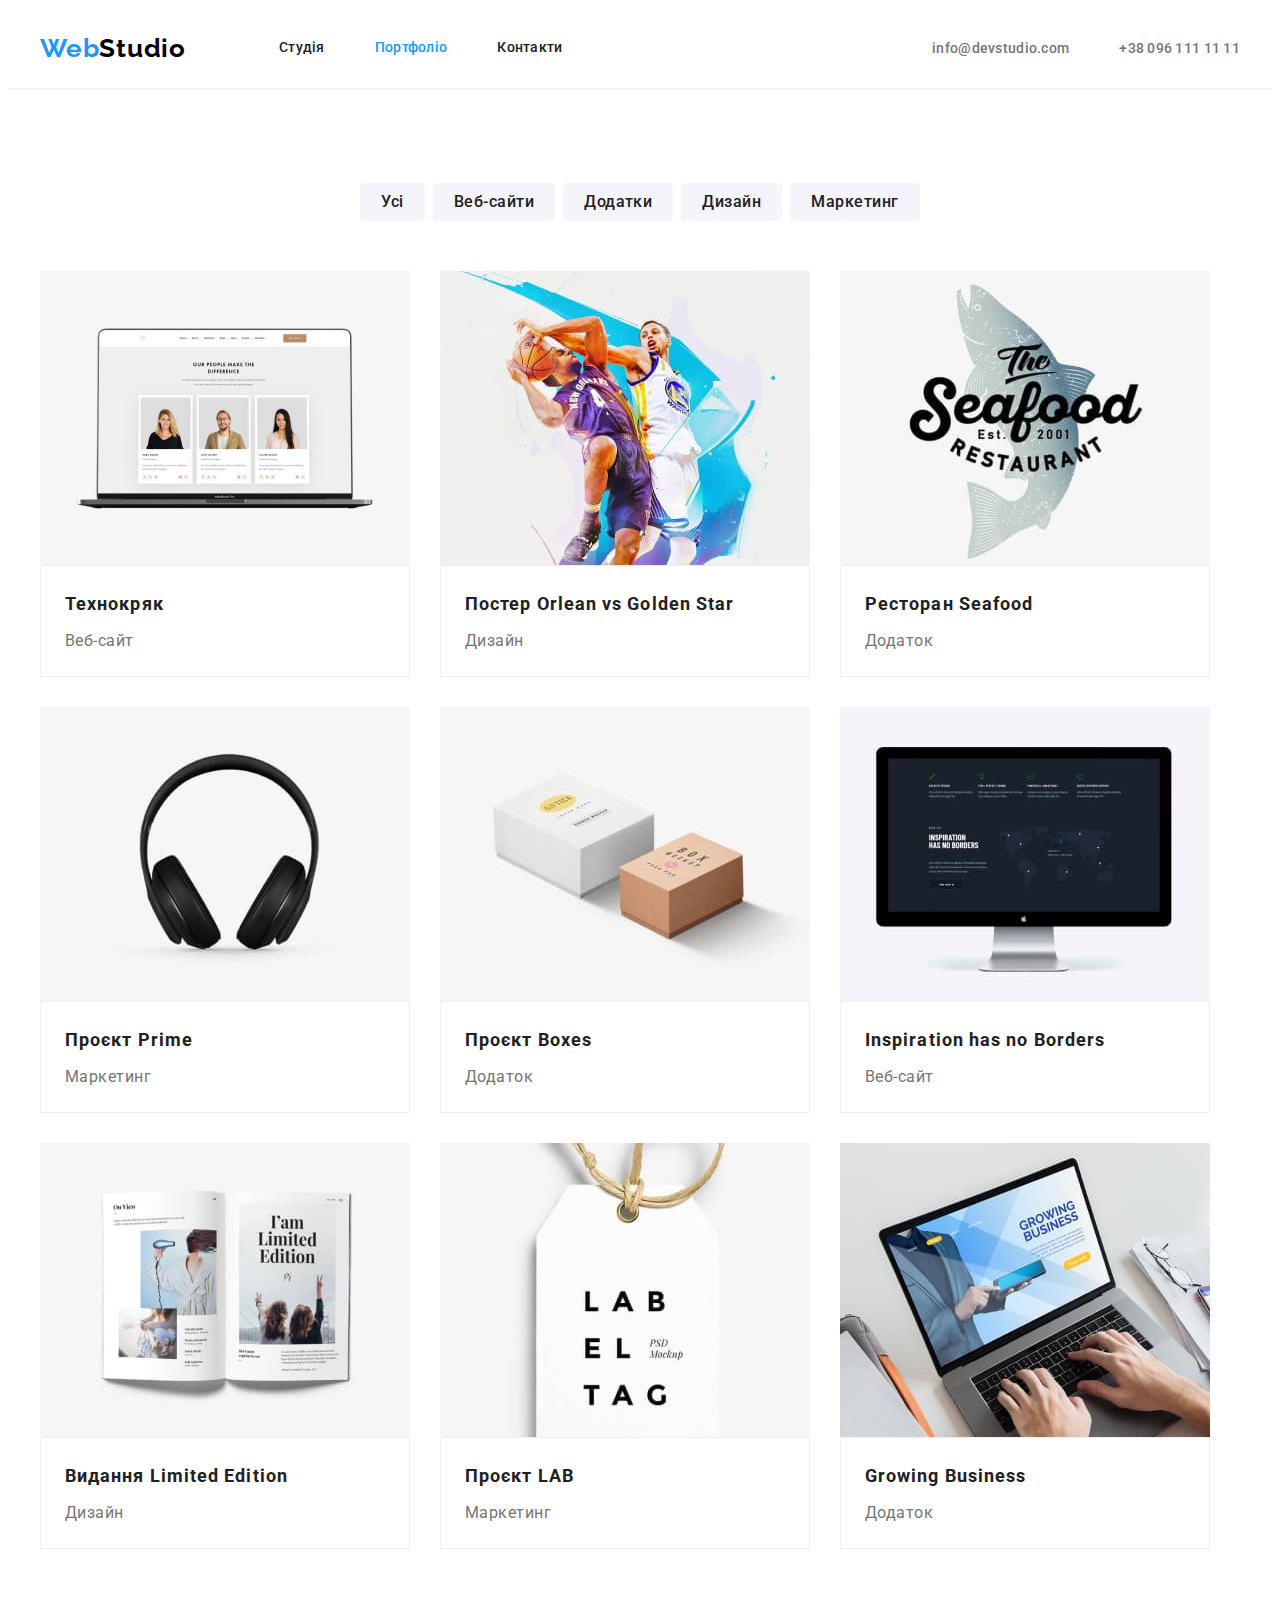
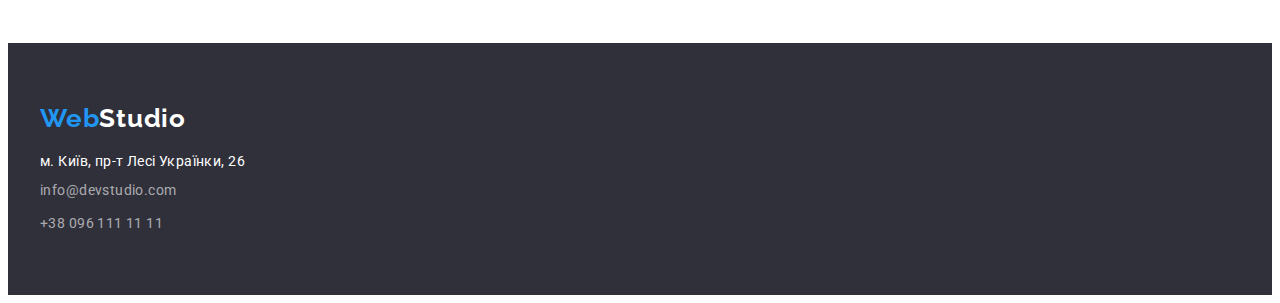
==== portfolio.html @ 4f01340a "Initial commit" ====
<!DOCTYPE html>
<html lang="uk">
  <head>
    <meta charset="UTF-8" />
    <meta http-equiv="X-UA-Compatible" content="IE=edge" />
    <meta name="viewport" content="width=device-width, initial-scale=1.0" />
    <title>Portfolio</title>
      <link
      rel="stylesheet"
      href="https://cdnjs.cloudflare.com/ajax/libs/modern-normalize/1.1.0/modern-normalize.min.css"
      integrity="sha512-wpPYUAdjBVSE4KJnH1VR1HeZfpl1ub8YT/NKx4PuQ5NmX2tKuGu6U/JRp5y+Y8XG2tV+wKQpNHVUX03MfMFn9Q=="
      crossorigin="anonymous"
      referrerpolicy="no-referrer"
    />
    <link rel="preconnect" href="https://fonts.googleapis.com" />
    <link rel="preconnect" href="https://fonts.gstatic.com" crossorigin />
    <link
      href="https://fonts.googleapis.com/css2?family=Raleway:wght@700&family=Roboto:wght@400;500;700;900&display=swap"
      rel="stylesheet"
    />
    <link rel="stylesheet" href="./css/style.css" />
  </head>
  <body>
    <header>
      <div class="header-container container">
          <a href="" class="logo">Web<span class="logo-header">Studio</span></a>
        <nav>
          <ul class="site-nav list">
            <li><a href="./index.html" class="link">Студія</a></li>
            <li>
              <a href="./portfolio.html" class="link current">Портфоліо</a>
            </li>
            <li><a href="" class="link">Контакти</a></li>
          </ul>
        </nav>
        <ul class="contacts">
          <li>
            <a href="mailto:info@devstudio.com" class="tel-header"
              >info@devstudio.com</a
            >
          </li>
          <li>
            <a href="tel:+380961111111" class="mail-header"
              >+38 096 111 11 11</a
            >
          </li>
        </ul>
      </div>
    </header>
    <main>
      <section class="section">
        <div class="container">
        <ul class="flex-btn-secondary">
          <li><button type="button" class="button-secondary">Усі</button></li>
          <li>
            <button type="button" class="button-secondary">Веб-сайти</button>
          </li>
          <li>
            <button type="button" class="button-secondary">Додатки</button>
          </li>
          <li>
            <button type="button" class="button-secondary">Дизайн</button>
          </li>
          <li>
            <button type="button" class="button-secondary">Маркетинг</button>
          </li>
        </ul>

        <ul class="portfolio-list">
          <li class="portfolio-item">
            <img src="./images/img.jpg" alt="Технокряк" width="370" />
            <div class="item">
              <h2 class="portfolio-list-name">Технокряк</h2>
            <p class="portfolio-tipe">Веб-сайт</p>
          </div>
            
          </li>
          <li class="portfolio-item">
            <img src="./images/img01.jpg" alt="Технокряк" width="370" />
            <div class="item">
               <h2 class="portfolio-list-name">
              Постер <span lang="en">Orlean vs Golden Star</span>
            </h2>
            <p class="portfolio-tipe">Дизайн</p>
            </div>
           
          </li>
          <li class="portfolio-item">
            <img src="./images/img02.jpg" alt="Технокряк" width="370" />
            <div class="item">
               <h2 class="portfolio-list-name">
              Ресторан <span lang="en">Seafood</span>
            </h2>
            <p class="portfolio-tipe">Додаток</p>
            </div>
           
          </li>
          <li class="portfolio-item">
            <img src="./images/img03.jpg" alt="Технокряк" width="370" />
            <div class="item">
                 <h2 class="portfolio-list-name">
              Проєкт <span lang="en">Prime</span>
            </h2>
            <p class="portfolio-tipe">Маркетинг</p>
            </div>
         
          </li>
          <li class="portfolio-item">
            <img src="./images/img04.jpg" alt="Технокряк" width="370" />
            <div class="item">
                <h2 class="portfolio-list-name">
              Проєкт <span lang="en">Boxes</span>
            </h2>
            <p class="portfolio-tipe">Додаток</p>
            </div>
          </li>
          <li class="portfolio-item">
            <img src="./images/img05.jpg" alt="Технокряк" width="370" />
             <div class="item">
              <h2 class="portfolio-list-name" lang="en">
              Inspiration has no Borders
            </h2>
            <p class="portfolio-tipe">Веб-сайт</p>
             </div>
            
          </li>
          <li class="portfolio-item">
            <img src="./images/img06.jpg" alt="Технокряк" width="370" />
            <div class="item">
               <h2 class="portfolio-list-name">
              Видання <span lang="en">Limited Edition</span>
            </h2>
            <p class="portfolio-tipe">Дизайн</p>
          </div>
           
          </li>
          <li class="portfolio-item">
            <img src="./images/img07.jpg" alt="Технокряк" width="370" />
            <div class="item">
               <h2 class="portfolio-list-name">
              Проєкт <span lang="en">LAB</span>
            </h2>
            <p class="portfolio-tipe">Маркетинг</p>
            </div>
           
          </li>
          <li class="portfolio-item">
            <img src="./images/img08.jpg" alt="Технокряк" width="370" />
            <div class="item">
 <h2 class="portfolio-list-name" lang="en">Growing Business</h2>
            <p class="portfolio-tipe">Додаток</p>
            </div>
           
          </li>
        </ul>
      </section>
      </div>
    </main>

    <footer>
       <div class="container"> 
         <a href="" class="logo">Web<span class="logo-footer">Studio</span></a>

      <ul>
        <li class="footer-address">
          <a href="" class="address">м. Київ, пр-т Лесі Українки, 26</a>
        </li>
        <li class="footer-address">
          <a href="mailto:info@devstudio.com" class="tel-footer"
            >info@devstudio.com</a
          >
        </li>
        <li>
          <a href="tel:+380961111111" class="mail-footer">+38 096 111 11 11</a>
        </li>
      </ul>
    </div>
    
    </footer>
  </body>
</html>
---- css/style.css ----
html {
  box-sizing: border-box;
}

body {

  font-family: Roboto, sans-serif;
 
}

:root {
  --main-title-color: #ffffff;
  --main-text-color: #212121;
  --secondary-text-color: #757575;
  --accent-color: #2196f3;
}

ul {
  list-style: none;
  padding: 0;
  margin: 0;
    
}
h1,h2,h3,p{
    margin: 0 ;
}
.link {
    text-decoration: none;
}
img {
    display: block;
    max-width: 100%;
    height: auto;

}
.list {
      list-style: none;
    margin: 0;
    padding: 0;

}
header {
  border-bottom: 1px solid #ECECEC;
}

.header-container{
 
    display: flex;
    width: 1600px;
    align-items: center;


}
.logo {
  color: #2196f3;
  font-family: Raleway, sans-serif;
  font-weight: 700;
  font-size: 26px;
  line-height: 1.19;
  letter-spacing: 0.03em;
  text-decoration: none;

}
.logo-header {
  color: #000000;
}
.logo-footer {
  color: #ffffff;
}
.site-nav .link {
  display: block;
  padding-top: 32px;
  padding-bottom: 32px;
  color: var(--main-text-color);
  font-weight: 500;
  font-size: 14px;
  line-height: 1.14;
  letter-spacing: 0.02em;
  text-decoration: none;
}

.site-nav .link:focus,
.site-nav .link:hover {
  color: var(--accent-color);
}
.site-nav .link.current {
  color: var(--accent-color);
}
.site-nav{
    display: flex;
    margin-left: 93px;
    gap: 50px;

}

.solution-container{
    display: flex;
  gap: 30px;

   
}
.contacts{
    display: flex;
    gap: 50px;
    margin-left: auto;
}
.tel-header,
.mail-header {
  color: var(--secondary-text-color);
  font-weight: 500;
  font-size: 14px;
  line-height: 1.14;
  letter-spacing: 0.02em;
  text-decoration: none;
}
.tel-footer,
.mail-footer {
  color: rgba(255, 255, 255, 0.6);
  font-weight: 400;
  font-size: 14px;
  line-height: 1.71;
  letter-spacing: 0.03em;
  text-decoration: none;
}


.address {
  color: #ffffff;
  font-weight: 400;
  font-size: 14px;
  line-height: 1.14;
  letter-spacing: 0.03em;
  text-decoration: none;
}

.mail-footer:focus,
.mail-footer:hover {
  color: var(--accent-color);
}
.tel-footer:focus,
.tel-footer:hover {
  color: var(--accent-color);
}
.mail-header:focus,
.mail-header:hover {
  color: var(--accent-color);
}

.tel-header:focus,
.tel-header:hover {
  color: var(--accent-color);
}

.hero{
  background-color: #2f303a;
  text-align: center;
    padding-top: 200px;
      padding-bottom: 200px;

}

.hero-container {

    margin-left: auto;
    margin-right: auto;
    max-width: 696px;

}
.hero-title {
margin-bottom: 30px;
  font-weight: 900;
  color: var(--main-title-color);
  font-size: 44px;
  line-height: 1.36;
  letter-spacing: 0.06em;
text-transform: uppercase;

}
.button {
  display: inline-block;
  min-width: 216px;
  min-height: 50px;
  padding: 9px 31px;
  color: var(--main-title-color);
  background-color: var(--accent-color);
  font-family: inherit;
  font-weight: 700;
  font-size: 16px;
  line-height: 1.87;
  letter-spacing: 0.06em;
  text-align: center;
  border: none;
  cursor: pointer;
  border-radius: 4px;
}
.section {
    padding-top: 94px;
    padding-bottom: 94px;

}
.container {
    width: 1200px;
    padding-left: 15px;
    padding-right: 15px;
    margin-left: auto;
    margin-right: auto;
   
}
.work,
.team {
  margin-bottom: 50px;
  font-weight: 700;
  font-size: 36px;
  line-height: 42px;
  text-align: center;
  letter-spacing: 0.03em;
}
.work-list{
    display: flex;
        gap: 30px;
     

}
.work-section {
  padding-top: 0;
}
.solution-list {
    margin-bottom: 10px;
  font-weight: 700;
  font-size: 14px;
  line-height: 1.14;
  letter-spacing: 0.03em;
}

.team-container{
    display: flex;
        gap: 30px;
       

}
.name {
    margin-bottom: 10px;
  font-weight: 500;
  font-size: 16px;
  line-height: 1.18;
  letter-spacing: 0.03em;
  text-align: center;
  color: var(--main-text-color);
}
.profession {
  font-size: 16px;
  line-height: 1.18;
  letter-spacing: 0.03em;
  text-align: center;
  color: var(--secondary-text-color);
}
.solutions {
    width: 270px;
  color: var(--secondary-text-color);
  font-size: 14px;
  line-height: 1.71;
  letter-spacing: 0.03em;
}
.team-section {
  background-color: #f5f4fa;

}
.team-card {
  background-color: var(--main-title-color);
 
}
.card {
  padding-top: 30px;
  padding-bottom: 30px;


  

}
.button-secondary {
  display: inline-block;
  min-height: 38px;
  padding: 5px 21px;
  color: var(--main-text-color);
  background-color: #f5f4fa;
  font-family: inherit;
  font-weight: 500;
  font-size: 16px;
  line-height: 1.62;
  letter-spacing: 0.03em;
  text-align: center;
  border: none;
  cursor: pointer;
  border-radius: 4px;
}
.button-secondary:focus,
.button-secondary:hover {
  color: #ffffff;
  background-color: var(--accent-color);
}
footer {
  background-color: #2f303a;
  padding-top: 60px;
  padding-bottom: 60px;
}

.address {
  display: inline-block;
  margin-top: 20px;
}
.footer-address {
  display: block;
  margin-bottom: 9px;
}

.portfolio-list-name {
  color: var(--main-text-color);
  font-weight: 700;
  font-size: 18px;
  line-height: 2;
  letter-spacing: 0.06em;
}
.portfolio-tipe {
  margin-top: 4px;
  color: var(--secondary-text-color);
  font-weight: 400;
  font-size: 16px;
  line-height: 1.87;
  letter-spacing: 0.03em;
}

.portfolio-list{
  display: flex;
  flex-wrap: wrap;

}
.portfolio-item {
 width: 370px;
 margin-right: 30px;
 margin-bottom: 30px;

}

.portfolio-item:nth-child(3n){
  margin-right: 0;
}

.portfolio-item:nth-last-child(-n+3) {
  margin-bottom: 0;
}

.flex-btn-secondary{
  display: flex;
  gap: 8px;
  justify-content: center;
  margin-bottom: 50px;

}

.item {
  padding: 20px 24px;
border: 1px solid #EEEEEE;
}
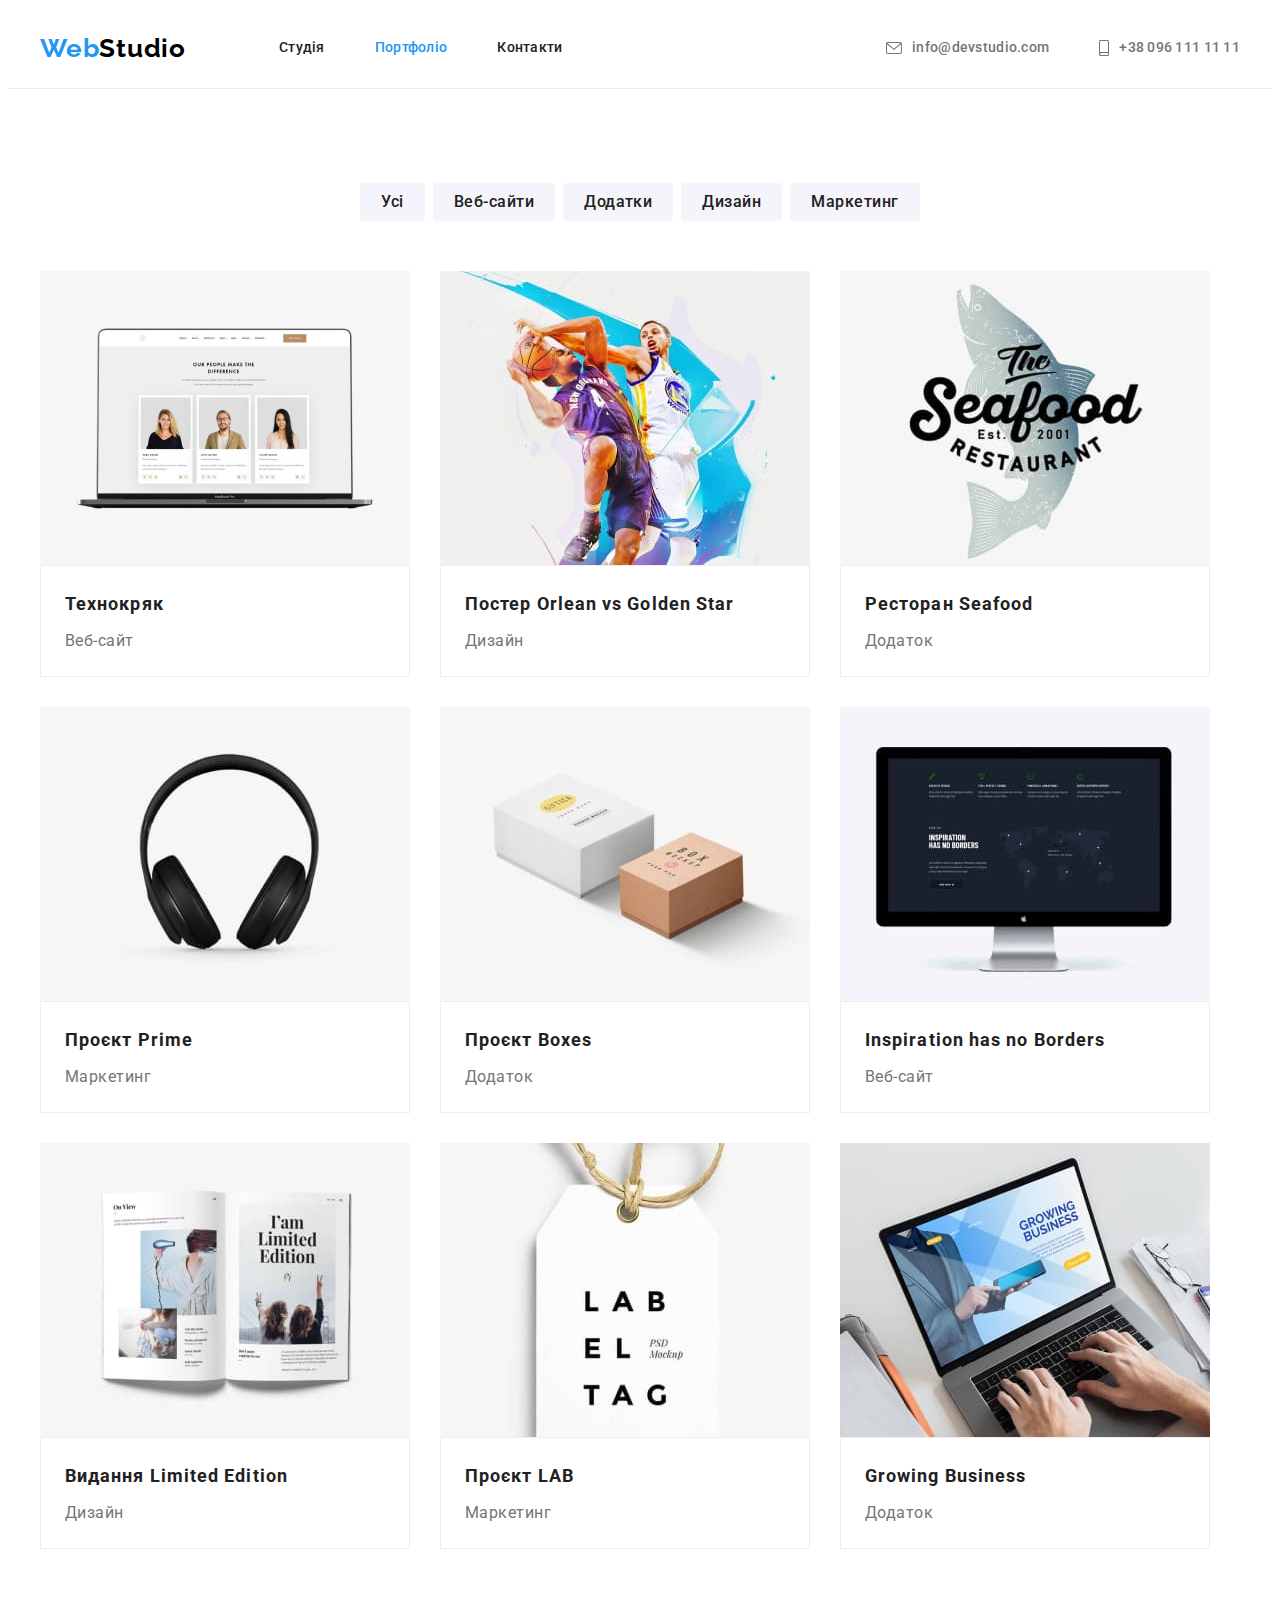
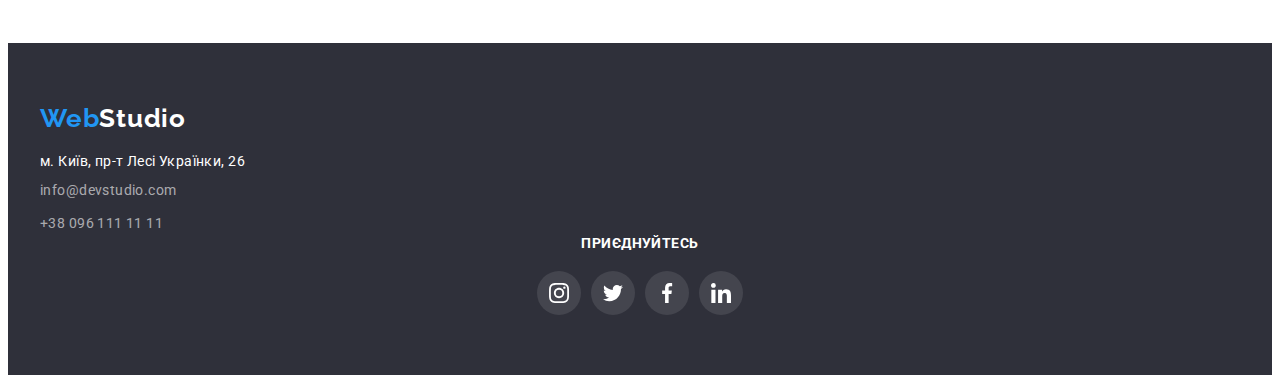
==== commit c3ee1c6a: "svg" ====
--- a/portfolio.html
+++ b/portfolio.html
@@ -23,26 +23,28 @@
   <body>
     <header>
       <div class="header-container container">
-          <a href="" class="logo">Web<span class="logo-header">Studio</span></a>
+        <a href="" class="logo">Web<span class="logo-header">Studio</span></a>
         <nav>
           <ul class="site-nav list">
             <li><a href="./index.html" class="link">Студія</a></li>
-            <li>
-              <a href="./portfolio.html" class="link current">Портфоліо</a>
-            </li>
+            <li><a href="./portfolio.html" class="link current">Портфоліо</a></li>
             <li><a href="" class="link">Контакти</a></li>
           </ul>
         </nav>
         <ul class="contacts">
           <li>
-            <a href="mailto:info@devstudio.com" class="tel-header"
-              >info@devstudio.com</a
-            >
-          </li>
-          <li>
-            <a href="tel:+380961111111" class="mail-header"
-              >+38 096 111 11 11</a
-            >
+            <a href="mailto:info@devstudio.com" class="tel-header">
+              <svg class="header-icon" width="16" height="12">
+                <use href="./images/icons.svg#envelope"></use>
+              </svg>
+              info@devstudio.com</a>
+          </li>
+          <li>
+            <a class="mail-header link" href="tel:+380961111111">
+              <svg class="header-icon" width="10" height="16">
+                <use href="./images/icons.svg#smartphone"></use>
+              </svg>
+              +38 096 111 11 11</a>
           </li>
         </ul>
       </div>
@@ -157,25 +159,61 @@
       </div>
     </main>
 
-    <footer>
-       <div class="container"> 
-         <a href="" class="logo">Web<span class="logo-footer">Studio</span></a>
-
+  <footer>
+  
+    <div class="container">
+      <a href="" class="logo">Web<span class="logo-footer">Studio</span></a>
       <ul>
         <li class="footer-address">
           <a href="" class="address">м. Київ, пр-т Лесі Українки, 26</a>
         </li>
         <li class="footer-address">
-          <a href="mailto:info@devstudio.com" class="tel-footer"
-            >info@devstudio.com</a
-          >
+          <a href="mailto:info@devstudio.com" class="tel-footer">info@devstudio.com</a>
         </li>
         <li>
           <a href="tel:+380961111111" class="mail-footer">+38 096 111 11 11</a>
         </li>
+    </div>
+    <div class="container">
+      <h3 class="footer-socials-header">ПРИЄДНУЙТЕСЬ</h3>
+      <ul class="socials">
+        <li class="socials-item">
+          <a class="footer-socials-link link" href="https://www.instagram.com/" aria-label="instagram" target="_blank"
+            rel="noopener noreferrer">
+            <svg class="socials-icon" width="20" height="20">
+              <use href="./images/icons.svg#instagram"></use>
+            </svg>
+          </a>
+        </li>
+        <li class="social-item">
+          <a class="footer-socials-link link" href="https://www.twitter.com/" aria-label="twitter" target="_blank"
+            rel="noopener noreferrer">
+            <svg class="socials-icon" width="20" height="20">
+              <use href="./images/icons.svg#twitter"></use>
+            </svg>
+          </a>
+        </li>
+        <li class="socials-item">
+          <a class="footer-socials-link link" href="https://www.facebook.com/" aria-label="facebook" target="_blank"
+            rel="noopener noreferrer">
+            <svg class="socials-icon" width="20" height="20">
+              <use href="./images/icons.svg#facebook"></use>
+            </svg>
+          </a>
+        </li>
+        <li class="socials-item">
+          <a class="footer-socials-link link" href="https://www.linkedin.com/" aria-label="linkedin" target="_blank"
+            rel="noopener noreferrer">
+            <svg class="socials-icon" width="20" height="20">
+              <use href="./images/icons.svg#linkedin"></use>
+            </svg>
+          </a>
+        </li>
       </ul>
     </div>
-    
-    </footer>
+  
+  
+  
+  </footer>
   </body>
 </html>
--- a/css/style.css
+++ b/css/style.css
@@ -26,6 +26,9 @@
 }
 .link {
     text-decoration: none;
+    margin: 0;
+    padding: 0;
+    
 }
 img {
     display: block;
@@ -50,6 +53,9 @@
     align-items: center;
 
 
+}
+.header-icon{
+  fill: currentColor;
 }
 .logo {
   color: #2196f3;
@@ -95,10 +101,34 @@
 
 .solution-container{
     display: flex;
-  gap: 30px;
-
-   
-}
+  gap: 30px;  
+}
+
+.solution-item::before {
+  display: block;
+  content: "";
+  height: 120px;
+    background-repeat: no-repeat;
+    background-position: center;
+    background-color: #F5F4FA;
+    border-radius: 4px;
+    margin-bottom: 30px;
+}
+.icon-antena::before{
+  background-image: url(../images/antenna.svg);
+}
+.icon-clock::before{
+  background-image: url(../images/clock.svg);
+}
+
+.icon-diagram::before{
+  background-image: url(../images/diagram.svg);
+}
+
+.icon-astronaut::before{
+  background-image: url(../images/astronaut.svg) ;
+}
+
 .contacts{
     display: flex;
     gap: 50px;
@@ -150,14 +180,31 @@
 .tel-header:hover {
   color: var(--accent-color);
 }
-
+.tel-header,
+.mail-header{
+  display: flex;
+  align-items: center;
+  gap: 10px;
+}
 .hero{
   background-color: #2f303a;
-  text-align: center;
-    padding-top: 200px;
-      padding-bottom: 200px;
-
-}
+  padding-top: 200px;
+  padding-bottom: 200px;
+  max-width: 1600px;
+  height: 600px;
+  margin-left: auto;
+  margin-right: auto;
+  background-image: linear-gradient(to right,
+        rgba(0, 0, 0, 0.25),
+        rgba(0, 0, 0, 0.25)),
+  url(../images/hero.jpg);
+  background-repeat: no-repeat;
+  background-position: center;
+  background-size: cover;
+
+  text-align: center;
+}
+
 
 .hero-container {
 
@@ -176,6 +223,8 @@
 text-transform: uppercase;
 
 }
+
+
 .button {
   display: inline-block;
   min-width: 216px;
@@ -224,6 +273,7 @@
 .work-section {
   padding-top: 0;
 }
+
 .solution-list {
     margin-bottom: 10px;
   font-weight: 700;
@@ -248,6 +298,7 @@
   color: var(--main-text-color);
 }
 .profession {
+  padding-bottom: 16px;
   font-size: 16px;
   line-height: 1.18;
   letter-spacing: 0.03em;
@@ -272,11 +323,58 @@
 .card {
   padding-top: 30px;
   padding-bottom: 30px;
-
-
-  
-
-}
+}
+.socials{
+  display: flex;
+  justify-content: center;
+  align-items: center;
+  gap: 10px;
+
+}
+.socials-link{
+  display: flex;
+  justify-content: center;
+  align-items: center;
+  width: 44px;
+  height: 44px;
+  border-radius: 50%;
+  background-color: #ffffff;
+  fill: #AFB1B8;
+
+}
+.footer-socials-link {
+  display: flex;
+    justify-content: center;
+    align-items: center;
+    width: 44px;
+    height: 44px;
+    border-radius: 50%;
+    background-color:rgba(255, 255, 255, 0.1);;
+    fill: #ffffff;
+
+}
+.socials-link:hover,
+.socials-link:focus {
+  fill: #ffffff;
+  background-color: #2196f3;
+
+}
+.footer-socials-link:hover,
+.footer-socials-link:focus 
+{ fill: #ffffff;
+  background-color: #2196f3;
+ 
+ }
+ .footer-socials-header{
+  font-weight: 700;
+    font-size: 14px;
+    line-height: 16px;
+    text-align: center;
+    letter-spacing: 0.03em;
+    color: #ffffff;
+    margin-bottom: 20px;
+ }
+
 .button-secondary {
   display: inline-block;
   min-height: 38px;
@@ -298,6 +396,38 @@
   color: #ffffff;
   background-color: var(--accent-color);
 }
+
+.clients{
+  display: flex;
+  text-align: center;
+  justify-content: center;
+  gap: 30px;
+
+}
+.client-link{
+    display: flex;
+      justify-content: center;
+      align-items: center;
+      width: 170px;
+      height: 92px;
+      border: 1px solid #AFB1B8;
+      border-radius: 4px ;
+      background-color: #ffffff;
+      fill: #AFB1B8;
+}
+.client-link:hover,
+.client-link:focus{
+  fill: #2196f3;
+  border-color: #2196f3;
+}
+.client-header{
+  margin-bottom: 50px;
+  font-weight: 700;
+  font-size: 36px;
+  line-height: 42px;
+  text-align: center;
+  letter-spacing: 0.03em;}
+
 footer {
   background-color: #2f303a;
   padding-top: 60px;
